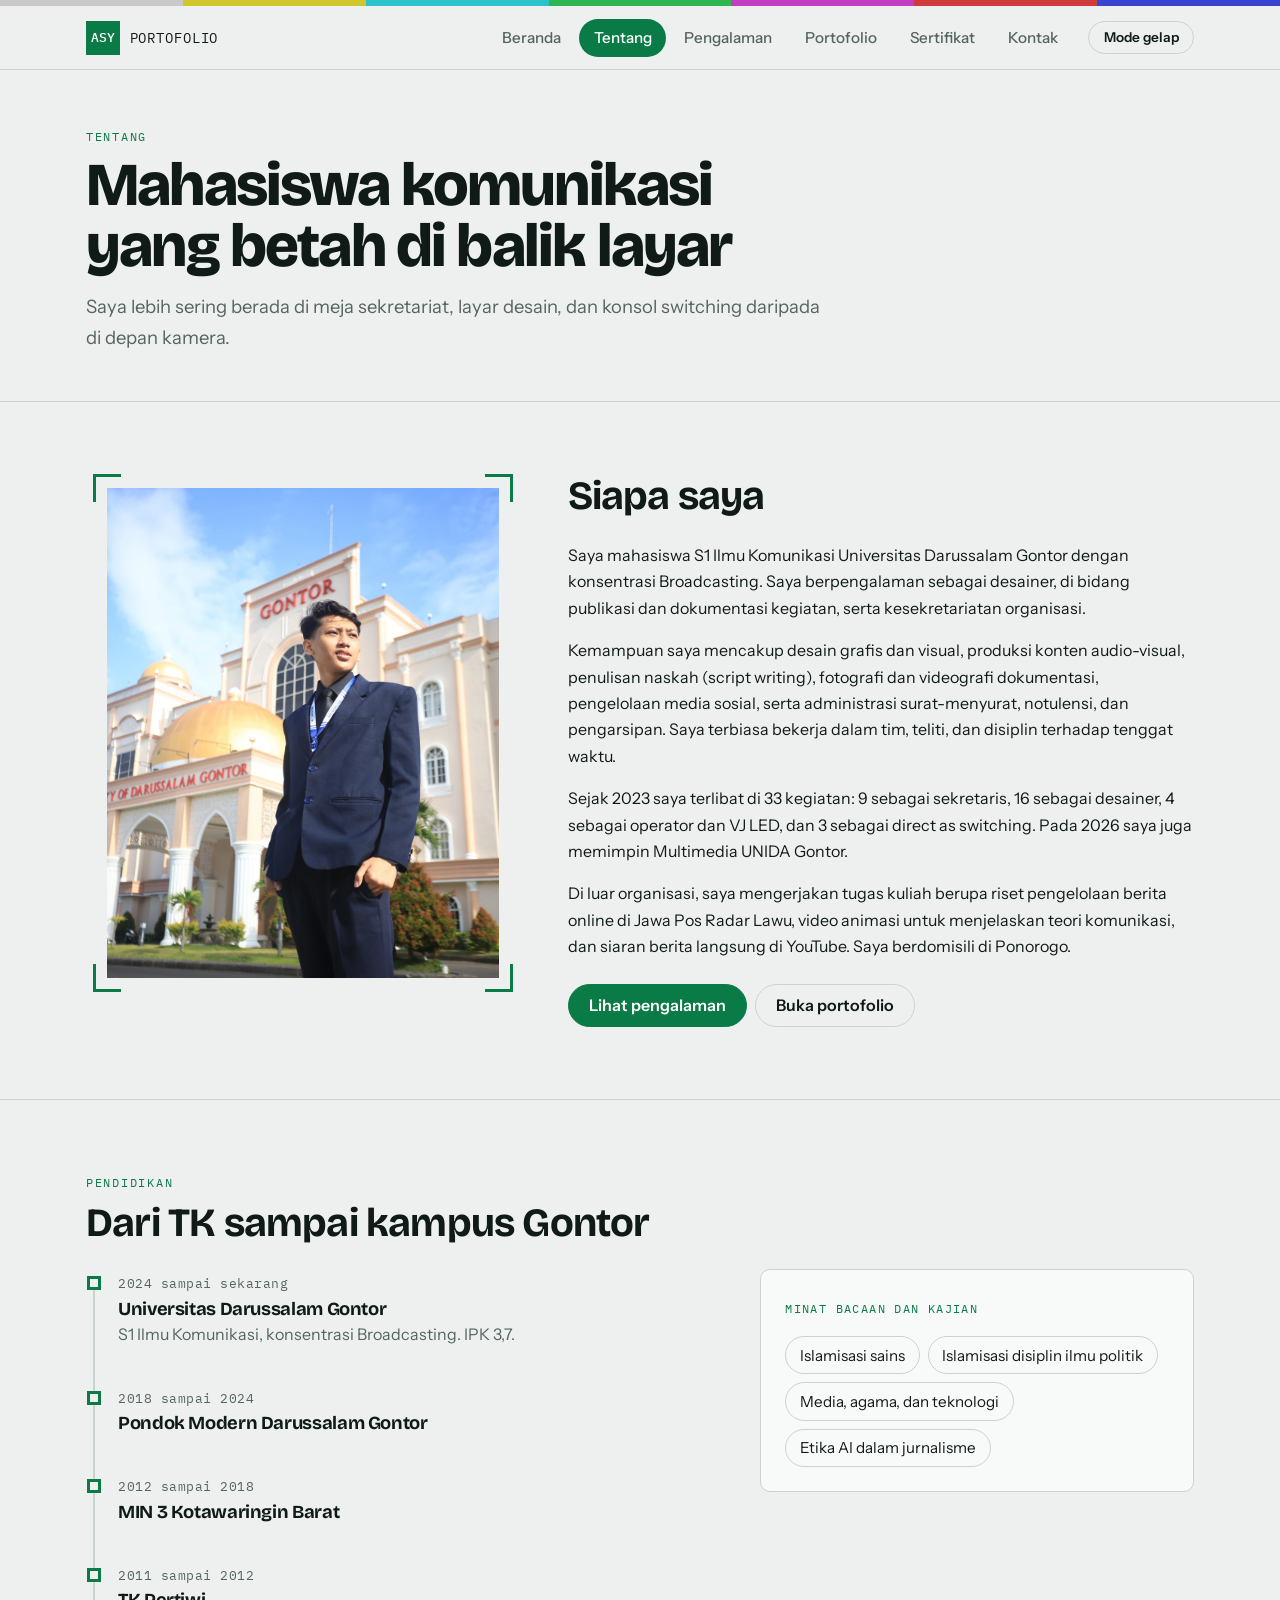
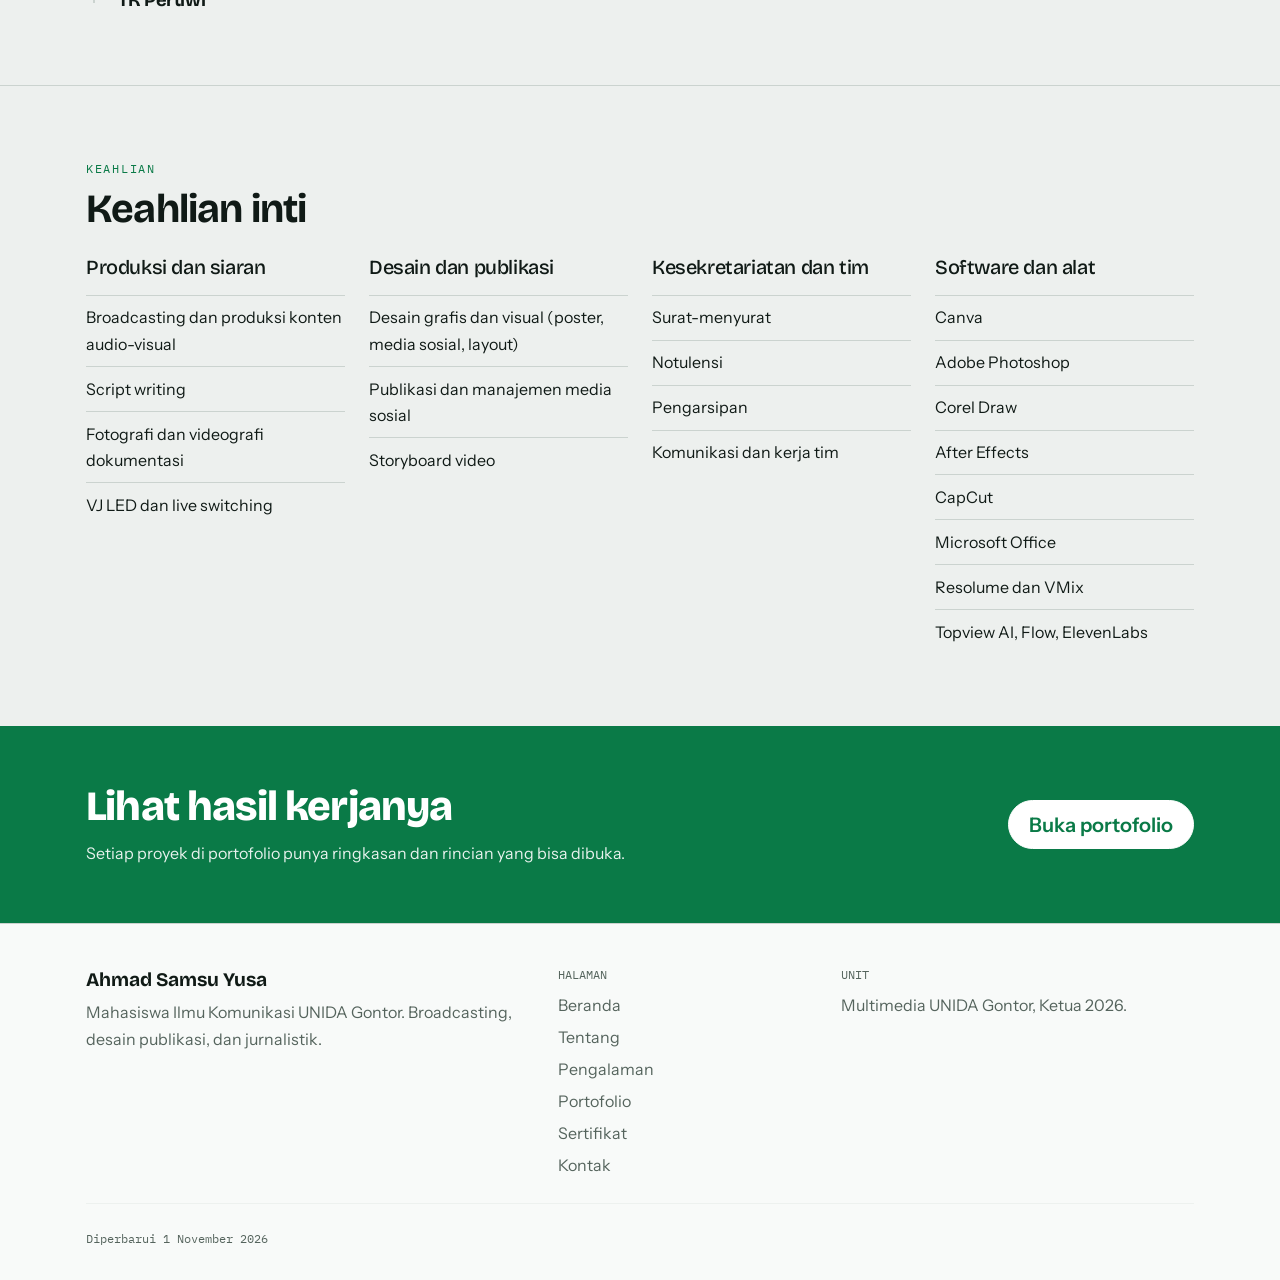
==== about.html @ e552d8c2 "Commit Pertama" ====
<!doctype html>
<html lang="id" data-bs-theme="light">

<head>
  <meta charset="utf-8">
  <meta name="viewport" content="width=device-width, initial-scale=1">
  <title>Tentang | Ahmad Samsu Yusa</title>
  <meta name="description"
    content="Tentang Ahmad Samsu Yusa: pendidikan, minat, dan keahlian di bidang broadcasting, desain publikasi, dan kesekretariatan.">
  <link rel="icon" href="assets/img/favicon.svg" type="image/svg+xml">
  <link rel="preconnect" href="https://fonts.googleapis.com">
  <link rel="preconnect" href="https://fonts.gstatic.com" crossorigin>
  <link rel="stylesheet"
    href="https://fonts.googleapis.com/css2?family=Bricolage+Grotesque:opsz,wght@12..96,500;12..96,700;12..96,800&family=Instrument+Sans:wght@400;500;600&family=IBM+Plex+Mono:wght@400;500&display=swap">
  <link rel="stylesheet" href="assets/css/bootstrap.min.css">
  <link rel="stylesheet" href="assets/css/style.css">
  <script>
    (function () {
      var t = null;
      try { t = localStorage.getItem("asy-theme"); } catch (e) { }
      if (t !== "light" && t !== "dark") {
        t = window.matchMedia && window.matchMedia("(prefers-color-scheme: dark)").matches ? "dark" : "light";
      }
      document.documentElement.setAttribute("data-bs-theme", t);
    })();
  </script>
</head>

<body>
  <a class="visually-hidden-focusable position-absolute p-2" href="#main">Lompat ke konten</a>
  <div class="bars" aria-hidden="true"><i></i><i></i><i></i><i></i><i></i><i></i><i></i></div>
  <nav class="navbar navbar-expand-lg sticky-top site-nav" aria-label="Navigasi utama">
    <div class="container">
      <a class="navbar-brand" href="index.html"><span class="brand-mark">ASY</span><span>PORTOFOLIO</span></a>
      <button class="navbar-toggler" type="button" data-bs-toggle="collapse" data-bs-target="#navMain"
        aria-controls="navMain" aria-expanded="false" aria-label="Buka menu">
        <span class="navbar-toggler-icon"></span>
      </button>
      <div class="collapse navbar-collapse" id="navMain">
        <ul class="navbar-nav ms-auto align-items-lg-center gap-lg-1 mb-2 mb-lg-0">
          <li class="nav-item"><a class="nav-link" href="index.html">Beranda</a></li>
          <li class="nav-item"><a class="nav-link active" href="about.html" aria-current="page">Tentang</a></li>
          <li class="nav-item"><a class="nav-link" href="pengalaman.html">Pengalaman</a></li>
          <li class="nav-item"><a class="nav-link" href="blog.html">Portofolio</a></li>
          <li class="nav-item"><a class="nav-link" href="sertifikat.html">Sertifikat</a></li>
          <li class="nav-item"><a class="nav-link" href="kontak.html">Kontak</a></li>
        </ul>
        <button class="btn btn-line btn-sm ms-lg-3" id="themeToggle" type="button" aria-pressed="false">Mode
          gelap</button>
      </div>
    </div>
  </nav>
  <main id="main">

    <section class="page-head">
      <div class="container">
        <p class="eyebrow">Tentang</p>
        <h1>Mahasiswa komunikasi yang betah di balik layar</h1>
        <p class="lede mb-0">Saya lebih sering berada di meja sekretariat, layar desain, dan konsol switching daripada
          di depan kamera.</p>
      </div>
    </section>

    <section class="section">
      <div class="container">
        <div class="row gy-5 gx-lg-5">
          <div class="col-lg-5">
            <div class="viewfinder">
              <span class="c tl"></span><span class="c tr"></span><span class="c bl"></span><span class="c br"></span>

              <img src="assets/img/foto-diri.webp" alt="Foto Ahmad Samsu Yusa" width="800" height="1000">
            </div>
          </div>
          <div class="col-lg-7">
            <h2 class="section-title">Siapa saya</h2>
            <p>Saya mahasiswa S1 Ilmu Komunikasi Universitas Darussalam Gontor dengan konsentrasi Broadcasting. Saya
              berpengalaman sebagai desainer, di bidang publikasi dan dokumentasi kegiatan, serta kesekretariatan
              organisasi.</p>
            <p>Kemampuan saya mencakup desain grafis dan visual, produksi konten audio-visual, penulisan naskah (script
              writing), fotografi dan videografi dokumentasi, pengelolaan media sosial, serta administrasi
              surat-menyurat, notulensi, dan pengarsipan. Saya terbiasa bekerja dalam tim, teliti, dan disiplin terhadap
              tenggat waktu.</p>
            <p>Sejak 2023 saya terlibat di 33 kegiatan: 9 sebagai sekretaris, 16 sebagai desainer, 4 sebagai operator
              dan VJ LED, dan 3 sebagai direct as switching. Pada 2026 saya juga memimpin Multimedia UNIDA Gontor.</p>
            <p>Di luar organisasi, saya mengerjakan tugas kuliah berupa riset pengelolaan berita online di Jawa Pos
              Radar Lawu, video animasi untuk menjelaskan teori komunikasi, dan siaran berita langsung di YouTube. Saya
              berdomisili di Ponorogo.</p>
            <div class="d-flex flex-wrap gap-2 mt-4">
              <a class="btn btn-accent" href="pengalaman.html">Lihat pengalaman</a>
              <a class="btn btn-line" href="blog.html">Buka portofolio</a>
            </div>
          </div>
        </div>
      </div>
    </section>

    <section class="section">
      <div class="container">
        <p class="eyebrow">Pendidikan</p>
        <h2 class="section-title">Dari TK sampai kampus Gontor</h2>
        <div class="row gy-5 gx-lg-5">
          <div class="col-lg-7">
            <ol class="timeline">
              <li><span class="when">2024 sampai sekarang</span>
                <h3 style="font-size:1.15rem">Universitas Darussalam Gontor</h3>
                <p class="text-muted-2 mb-0">S1 Ilmu Komunikasi, konsentrasi Broadcasting. IPK 3,7.</p>
              </li>
              <li><span class="when">2018 sampai 2024</span>
                <h3 style="font-size:1.15rem">Pondok Modern Darussalam Gontor</h3>
              </li>
              <li><span class="when">2012 sampai 2018</span>
                <h3 style="font-size:1.15rem">MIN 3 Kotawaringin Barat</h3>
              </li>
              <li><span class="when">2011 sampai 2012</span>
                <h3 style="font-size:1.15rem">TK Pertiwi</h3>
              </li>
            </ol>
          </div>
          <div class="col-lg-5">
            <div class="card">
              <div class="card-body p-4">
                <span class="card-cat">Minat bacaan dan kajian</span>
                <ul class="interest mt-3">
                  <li>Islamisasi sains</li>
                  <li>Islamisasi disiplin ilmu politik</li>
                  <li>Media, agama, dan teknologi</li>
                  <li>Etika AI dalam jurnalisme</li>
                </ul>
              </div>
            </div>
          </div>
        </div>
      </div>
    </section>

    <section class="section">
      <div class="container">
        <p class="eyebrow">Keahlian</p>
        <h2 class="section-title">Keahlian inti</h2>
        <div class="row g-4">
          <div class="col-sm-6 col-lg-3">
            <h3 class="h5 mb-3">Produksi dan siaran</h3>
            <ul class="skill-list">
              <li>Broadcasting dan produksi konten audio-visual</li>
              <li>Script writing</li>
              <li>Fotografi dan videografi dokumentasi</li>
              <li>VJ LED dan live switching</li>
            </ul>
          </div>
          <div class="col-sm-6 col-lg-3">
            <h3 class="h5 mb-3">Desain dan publikasi</h3>
            <ul class="skill-list">
              <li>Desain grafis dan visual (poster, media sosial, layout)</li>
              <li>Publikasi dan manajemen media sosial</li>
              <li>Storyboard video</li>
            </ul>
          </div>
          <div class="col-sm-6 col-lg-3">
            <h3 class="h5 mb-3">Kesekretariatan dan tim</h3>
            <ul class="skill-list">
              <li>Surat-menyurat</li>
              <li>Notulensi</li>
              <li>Pengarsipan</li>
              <li>Komunikasi dan kerja tim</li>
            </ul>
          </div>
          <div class="col-sm-6 col-lg-3">
            <h3 class="h5 mb-3">Software dan alat</h3>
            <ul class="skill-list">
              <li>Canva</li>
              <li>Adobe Photoshop</li>
              <li>Corel Draw</li>
              <li>After Effects</li>
              <li>CapCut</li>
              <li>Microsoft Office</li>
              <li>Resolume dan VMix</li>
              <li>Topview AI, Flow, ElevenLabs</li>
            </ul>
          </div>
        </div>
      </div>
    </section>
    <section class="cta-band">
      <div class="container">
        <div class="row align-items-center g-3">
          <div class="col-lg-8">
            <h2>Lihat hasil kerjanya</h2>
            <p>Setiap proyek di portofolio punya ringkasan dan rincian yang bisa dibuka.</p>
          </div>
          <div class="col-lg-4 text-lg-end"><a class="btn btn-lg" href="blog.html">Buka portofolio</a></div>
        </div>
      </div>
    </section>
  </main>
  <footer class="site-footer">
    <div class="container">
      <div class="row g-4">
        <div class="col-md-5">
          <p class="mb-1 fw-bold" style="font-family:var(--f-display);font-size:1.2rem">Ahmad Samsu Yusa</p>
          <p class="text-muted-2 mb-0" style="max-width:40ch">Mahasiswa Ilmu Komunikasi UNIDA Gontor. Broadcasting,
            desain publikasi, dan jurnalistik.</p>
        </div>
        <div class="col-6 col-md-3">
          <p class="small-mono text-uppercase mb-2">Halaman</p>
          <ul>
            <li><a href="index.html">Beranda</a></li>
            <li><a href="about.html">Tentang</a></li>
            <li><a href="pengalaman.html">Pengalaman</a></li>
            <li><a href="blog.html">Portofolio</a></li>
            <li><a href="sertifikat.html">Sertifikat</a></li>
            <li><a href="kontak.html">Kontak</a></li>
          </ul>
        </div>
        <div class="col-6 col-md-4">
          <p class="small-mono text-uppercase mb-2">Unit</p>
          <p class="text-muted-2 mb-0">Multimedia UNIDA Gontor, Ketua 2026.</p>
        </div>
      </div>
      <hr style="border-color:var(--line)" class="my-4">
      <p class="small-mono mb-0">Diperbarui 1 November 2026</p>
    </div>
  </footer>
  <script src="assets/js/bootstrap.bundle.min.js"></script>
  <script src="assets/js/main.js"></script>
</body>

</html>
---- assets/css/style.css ----
/* ==========================================================================
   Portofolio Ahmad Samsu Yusa
   Dibangun di atas Bootstrap 5.3. File ini hanya menimpa tampilan dasar.
   Tema: ruang kontrol siaran (bar warna, lower-third, viewfinder).
   ========================================================================== */

:root,
[data-bs-theme="light"] {
  --bg: #EDF0EE;
  --surface: #F8FAF9;
  --fg: #101A16;
  --muted: #55645D;
  --line: #CBD3CF;
  --accent: #0A7A47;
  --accent-ink: #FFFFFF;
  --accent-soft: #D5EBDF;

  --bs-body-bg: var(--bg);
  --bs-body-color: var(--fg);
  --bs-secondary-color: var(--muted);
  --bs-border-color: var(--line);
  --bs-link-color: var(--accent);
  --bs-link-hover-color: var(--fg);
  --bs-link-color-rgb: 10, 122, 71;

  --f-display: "Bricolage Grotesque", "Arial Narrow", system-ui, sans-serif;
  --f-body: "Instrument Sans", system-ui, -apple-system, "Segoe UI", sans-serif;
  --f-mono: "IBM Plex Mono", ui-monospace, "SFMono-Regular", Menlo, monospace;
}

[data-bs-theme="dark"] {
  --bg: #0C1311;
  --surface: #141D1A;
  --fg: #E6EEEA;
  --muted: #93A59C;
  --line: #26332E;
  --accent: #3FD088;
  --accent-ink: #06150E;
  --accent-soft: #15301F;

  --bs-body-bg: var(--bg);
  --bs-body-color: var(--fg);
  --bs-secondary-color: var(--muted);
  --bs-border-color: var(--line);
  --bs-link-color: var(--accent);
  --bs-link-hover-color: var(--fg);
  --bs-link-color-rgb: 63, 208, 136;
}

html { scroll-behavior: smooth; scroll-padding-top: 80px; }

body {
  font-family: var(--f-body);
  font-size: 1rem;
  line-height: 1.65;
  background: var(--bg);
  color: var(--fg);
}

.container { --bs-gutter-x: 2rem; }

a { text-underline-offset: 3px; }
:focus-visible { outline: 2px solid var(--accent); outline-offset: 3px; }

h1, h2, h3, h4, h5 {
  font-family: var(--f-display);
  letter-spacing: -0.02em;
  text-wrap: balance;
}
.text-muted-2 { color: var(--muted); }
.mono { font-family: var(--f-mono); }

/* ---------- Bar warna siaran ---------- */
.bars { display: flex; height: 6px; }
.bars i { flex: 1; }
.bars i:nth-child(1) { background: #C9C9C9; }
.bars i:nth-child(2) { background: #CFC72B; }
.bars i:nth-child(3) { background: #2BC3C9; }
.bars i:nth-child(4) { background: #2EB650; }
.bars i:nth-child(5) { background: #C23FC4; }
.bars i:nth-child(6) { background: #D13A3A; }
.bars i:nth-child(7) { background: #3A44D1; }

/* ---------- Navbar ---------- */
.site-nav {
  background: var(--bg);
  border-bottom: 1px solid var(--line);
  --bs-navbar-padding-y: 0.6rem;
}
.site-nav .navbar-brand {
  font-family: var(--f-mono);
  font-size: 0.9rem;
  letter-spacing: 0.06em;
  color: var(--fg);
  display: flex;
  align-items: center;
  gap: 0.6rem;
}
.brand-mark {
  display: inline-grid;
  place-items: center;
  width: 34px;
  height: 34px;
  background: var(--accent);
  color: var(--accent-ink);
  font-weight: 500;
  font-size: 0.8rem;
  letter-spacing: 0;
}
.site-nav .nav-link {
  color: var(--muted);
  font-weight: 500;
  font-size: 0.95rem;
  border-radius: 999px;
  padding: 0.4rem 0.9rem !important;
}
.site-nav .nav-link:hover { color: var(--fg); background: var(--accent-soft); }
.site-nav .nav-link.active { color: var(--accent-ink); background: var(--accent); }
.navbar-toggler { border-color: var(--line); }
.navbar-toggler:focus { box-shadow: 0 0 0 2px var(--accent); }
[data-bs-theme="dark"] .navbar-toggler-icon { filter: invert(1); }

/* ---------- Tombol ---------- */
.btn { font-weight: 600; border-radius: 999px; padding: 0.55rem 1.25rem; }
.btn-accent {
  --bs-btn-color: var(--accent-ink);
  --bs-btn-bg: var(--accent);
  --bs-btn-border-color: var(--accent);
  --bs-btn-hover-color: var(--accent-ink);
  --bs-btn-hover-bg: var(--accent);
  --bs-btn-hover-border-color: var(--accent);
  --bs-btn-active-color: var(--accent-ink);
  --bs-btn-active-bg: var(--accent);
  --bs-btn-active-border-color: var(--accent);
  --bs-btn-focus-shadow-rgb: 10, 122, 71;
}
.btn-accent:hover { filter: brightness(1.08); }
.btn-line {
  --bs-btn-color: var(--fg);
  --bs-btn-bg: transparent;
  --bs-btn-border-color: var(--line);
  --bs-btn-hover-color: var(--fg);
  --bs-btn-hover-bg: var(--accent-soft);
  --bs-btn-hover-border-color: var(--accent);
  --bs-btn-active-color: var(--fg);
  --bs-btn-active-bg: var(--accent-soft);
  --bs-btn-active-border-color: var(--accent);
}
.btn-sm { padding: 0.35rem 0.9rem; font-size: 0.85rem; }

/* ---------- Label bagian ---------- */
.eyebrow {
  font-family: var(--f-mono);
  font-size: 0.78rem;
  letter-spacing: 0.14em;
  text-transform: uppercase;
  color: var(--accent);
  margin: 0 0 0.5rem;
}
.section { padding-block: 4.5rem; border-top: 1px solid var(--line); }
.section-title { font-weight: 700; font-size: clamp(1.8rem, 4.5vw, 2.5rem); line-height: 1.1; margin-bottom: 1.5rem; }
.lede { font-size: 1.15rem; color: var(--muted); max-width: 62ch; }

/* ---------- Hero ---------- */
.hero { padding-block: 4rem 4.5rem; }
.hero h1 {
  font-weight: 800;
  font-size: clamp(2.7rem, 8.5vw, 5.4rem);
  line-height: 0.95;
  letter-spacing: -0.035em;
  margin-bottom: 1.75rem;
}
.lower-third { display: flex; width: fit-content; max-width: 100%; margin-bottom: 1.75rem; }
.lower-third .tag {
  background: var(--accent);
  color: var(--accent-ink);
  font-family: var(--f-mono);
  font-size: 0.78rem;
  letter-spacing: 0.08em;
  padding: 0.65rem 0.9rem;
  display: flex;
  align-items: center;
}
.lower-third .role {
  background: var(--surface);
  border: 1px solid var(--line);
  border-left: 0;
  padding: 0.6rem 1rem;
  font-weight: 600;
  min-width: 0;
}
.pill {
  display: inline-block;
  font-family: var(--f-mono);
  font-size: 0.78rem;
  padding: 0.25rem 0.65rem;
  border: 1px solid var(--line);
  border-radius: 6px;
  background: var(--surface);
}

/* ---------- Bingkai foto ala viewfinder ---------- */
.viewfinder { position: relative; padding: 14px; max-width: 420px; margin-inline: auto; }
.viewfinder img { display: block; width: 100%; height: auto; aspect-ratio: 4 / 5; object-fit: cover; background: var(--surface); }
.viewfinder .c { position: absolute; width: 28px; height: 28px; border: 0 solid var(--accent); }
.viewfinder .c.tl { top: 0; left: 0; border-top-width: 3px; border-left-width: 3px; }
.viewfinder .c.tr { top: 0; right: 0; border-top-width: 3px; border-right-width: 3px; }
.viewfinder .c.bl { bottom: 0; left: 0; border-bottom-width: 3px; border-left-width: 3px; }
.viewfinder .c.br { bottom: 0; right: 0; border-bottom-width: 3px; border-right-width: 3px; }
.viewfinder .live {
  position: absolute; top: 28px; left: 28px;
  font-family: var(--f-mono); font-size: 0.72rem; letter-spacing: 0.1em;
  background: #D13A3A; color: #fff; padding: 0.15rem 0.5rem;
}

/* ---------- Strip bidang ---------- */
.strip { border-block: 1px solid var(--line); background: var(--surface); }
.strip ul { list-style: none; margin: 0; padding: 0.9rem 0; display: flex; flex-wrap: wrap; gap: 0.5rem 1.75rem; }
.strip li { font-family: var(--f-mono); font-size: 0.82rem; letter-spacing: 0.06em; text-transform: uppercase; color: var(--muted); display: flex; align-items: center; gap: 0.6rem; }
.strip li::before { content: ""; width: 8px; height: 8px; background: var(--accent); }

/* ---------- Kartu ---------- */
.card {
  --bs-card-bg: var(--surface);
  --bs-card-border-color: var(--line);
  --bs-card-border-radius: 10px;
  --bs-card-cap-bg: transparent;
  --bs-card-color: var(--fg);
}
.card-cat {
  font-family: var(--f-mono);
  font-size: 0.72rem;
  letter-spacing: 0.12em;
  text-transform: uppercase;
  color: var(--accent);
}
.card .card-title { font-size: 1.2rem; font-weight: 700; line-height: 1.25; }
.card-hover { transition: transform 0.2s ease, border-color 0.2s ease; }
.card-hover:hover { transform: translateY(-3px); border-color: var(--accent); }
.tags { display: flex; flex-wrap: wrap; gap: 0.4rem; }
.tags span { font-family: var(--f-mono); font-size: 0.72rem; padding: 0.15rem 0.5rem; border-radius: 4px; background: var(--accent-soft); color: var(--fg); }
.num-block { font-family: var(--f-mono); font-size: 0.8rem; color: var(--accent); letter-spacing: 0.1em; }

/* ---------- Filter portofolio ---------- */
.filters { --bs-nav-pills-link-active-bg: var(--fg); --bs-nav-pills-link-active-color: var(--bg); gap: 0.5rem; }
.filters .nav-link { color: var(--fg); border: 1px solid var(--line); border-radius: 999px; font-weight: 500; font-size: 0.92rem; padding: 0.4rem 1rem; }
.filters .nav-link:hover { border-color: var(--accent); }
.filters .nav-link.active { border-color: var(--fg); }
.filters .count { font-family: var(--f-mono); font-size: 0.75rem; opacity: 0.65; margin-left: 0.3rem; }

/* ---------- Modal ---------- */
.modal-content { --bs-modal-bg: var(--surface); --bs-modal-border-color: var(--line); --bs-modal-border-radius: 12px; }
.modal-header, .modal-footer { border-color: var(--line); }
[data-bs-theme="dark"] .btn-close { filter: invert(1) grayscale(100%) brightness(200%); }

/* ---------- Timeline pengalaman ---------- */
.timeline { position: relative; margin: 0; padding: 0 0 0 2rem; list-style: none; }
.timeline::before { content: ""; position: absolute; left: 7px; top: 8px; bottom: 8px; width: 2px; background: var(--line); }
.timeline > li { position: relative; padding-bottom: 2.25rem; }
.timeline > li:last-child { padding-bottom: 0; }
.timeline > li::before { content: ""; position: absolute; left: calc(-2rem + 1px); top: 7px; width: 14px; height: 14px; background: var(--bg); border: 3px solid var(--accent); }
.timeline .when { font-family: var(--f-mono); font-size: 0.8rem; color: var(--muted); letter-spacing: 0.04em; }
.timeline h3 { font-size: 1.3rem; font-weight: 700; margin: 0.15rem 0 0.1rem; }
.timeline .org { color: var(--muted); font-size: 0.95rem; margin-bottom: 0.5rem; }
.timeline p { max-width: 62ch; margin-bottom: 0; }

/* ---------- Daftar keahlian ---------- */
.skill-list { list-style: none; margin: 0; padding: 0; }
.skill-list li { padding-block: 0.55rem; border-top: 1px solid var(--line); }
.interest { display: flex; flex-wrap: wrap; gap: 0.5rem; list-style: none; margin: 0; padding: 0; }
.interest li { padding: 0.35rem 0.85rem; border: 1px solid var(--line); border-radius: 999px; font-size: 0.95rem; background: var(--surface); }

/* ---------- Header halaman dalam ---------- */
.page-head { padding-block: 3.5rem 3rem; }
.page-head h1 { font-weight: 800; font-size: clamp(2.2rem, 6vw, 3.8rem); line-height: 1; letter-spacing: -0.03em; margin-bottom: 1rem; }

/* ---------- Form ---------- */
.form-control, .form-select {
  background-color: var(--bg);
  color: var(--fg);
  border-color: var(--line);
  border-radius: 8px;
}
.form-control:focus, .form-select:focus { background-color: var(--bg); color: var(--fg); border-color: var(--accent); box-shadow: 0 0 0 0.2rem var(--accent-soft); }
.form-label { font-weight: 600; font-size: 0.9rem; }
.contact-line { display: grid; gap: 0.1rem; padding-block: 1rem; border-top: 1px solid var(--line); }
.contact-line:last-child { border-bottom: 1px solid var(--line); }
.contact-line .k { font-family: var(--f-mono); font-size: 0.75rem; letter-spacing: 0.1em; text-transform: uppercase; color: var(--muted); }
.contact-line .v { font-weight: 600; overflow-wrap: anywhere; }

/* ---------- Band ajakan ---------- */
.cta-band { background: var(--accent); color: var(--accent-ink); padding-block: 3.5rem; }
.cta-band h2 { font-weight: 800; font-size: clamp(1.7rem, 4.5vw, 2.6rem); margin-bottom: 0.5rem; }
.cta-band p { margin: 0; opacity: 0.9; max-width: 52ch; }
.cta-band .btn { --bs-btn-color: var(--accent); --bs-btn-bg: var(--accent-ink); --bs-btn-border-color: var(--accent-ink); --bs-btn-hover-color: var(--accent); --bs-btn-hover-bg: var(--accent-ink); --bs-btn-hover-border-color: var(--accent-ink); }

/* ---------- Footer ---------- */
.site-footer { background: var(--surface); border-top: 1px solid var(--line); padding-block: 2.5rem 2rem; }
.site-footer a { color: var(--muted); text-decoration: none; }
.site-footer a:hover { color: var(--fg); text-decoration: underline; }
.site-footer .small-mono { font-family: var(--f-mono); font-size: 0.78rem; color: var(--muted); }
.site-footer ul { list-style: none; margin: 0; padding: 0; display: grid; gap: 0.35rem; }

@media (max-width: 575.98px) {
  .hero { padding-block: 2.5rem 3rem; }
  .section { padding-block: 3rem; }
  .lower-third { flex-direction: column; width: 100%; }
  .lower-third .role { border-left: 1px solid var(--line); border-top: 0; }
}

@media (prefers-reduced-motion: reduce) {
  html { scroll-behavior: auto; }
  .card-hover { transition: none; }
  .card-hover:hover { transform: none; }
}

/* ---------- Rincian tugas di timeline ---------- */
.task-detail { margin-top: 0.6rem; max-width: 62ch; }
.task-detail summary { cursor: pointer; font-size: 0.9rem; font-weight: 600; color: var(--accent); list-style: none; display: inline-flex; align-items: center; gap: 0.4rem; }
.task-detail summary::-webkit-details-marker { display: none; }
.task-detail summary::after { content: "+"; font-family: var(--f-mono); }
.task-detail[open] summary::after { content: "\2212"; }
.task-detail ul { margin: 0.7rem 0 0; padding-left: 1.1rem; display: grid; gap: 0.4rem; font-size: 0.95rem; color: var(--muted); }
.timeline .pill { vertical-align: 1px; }
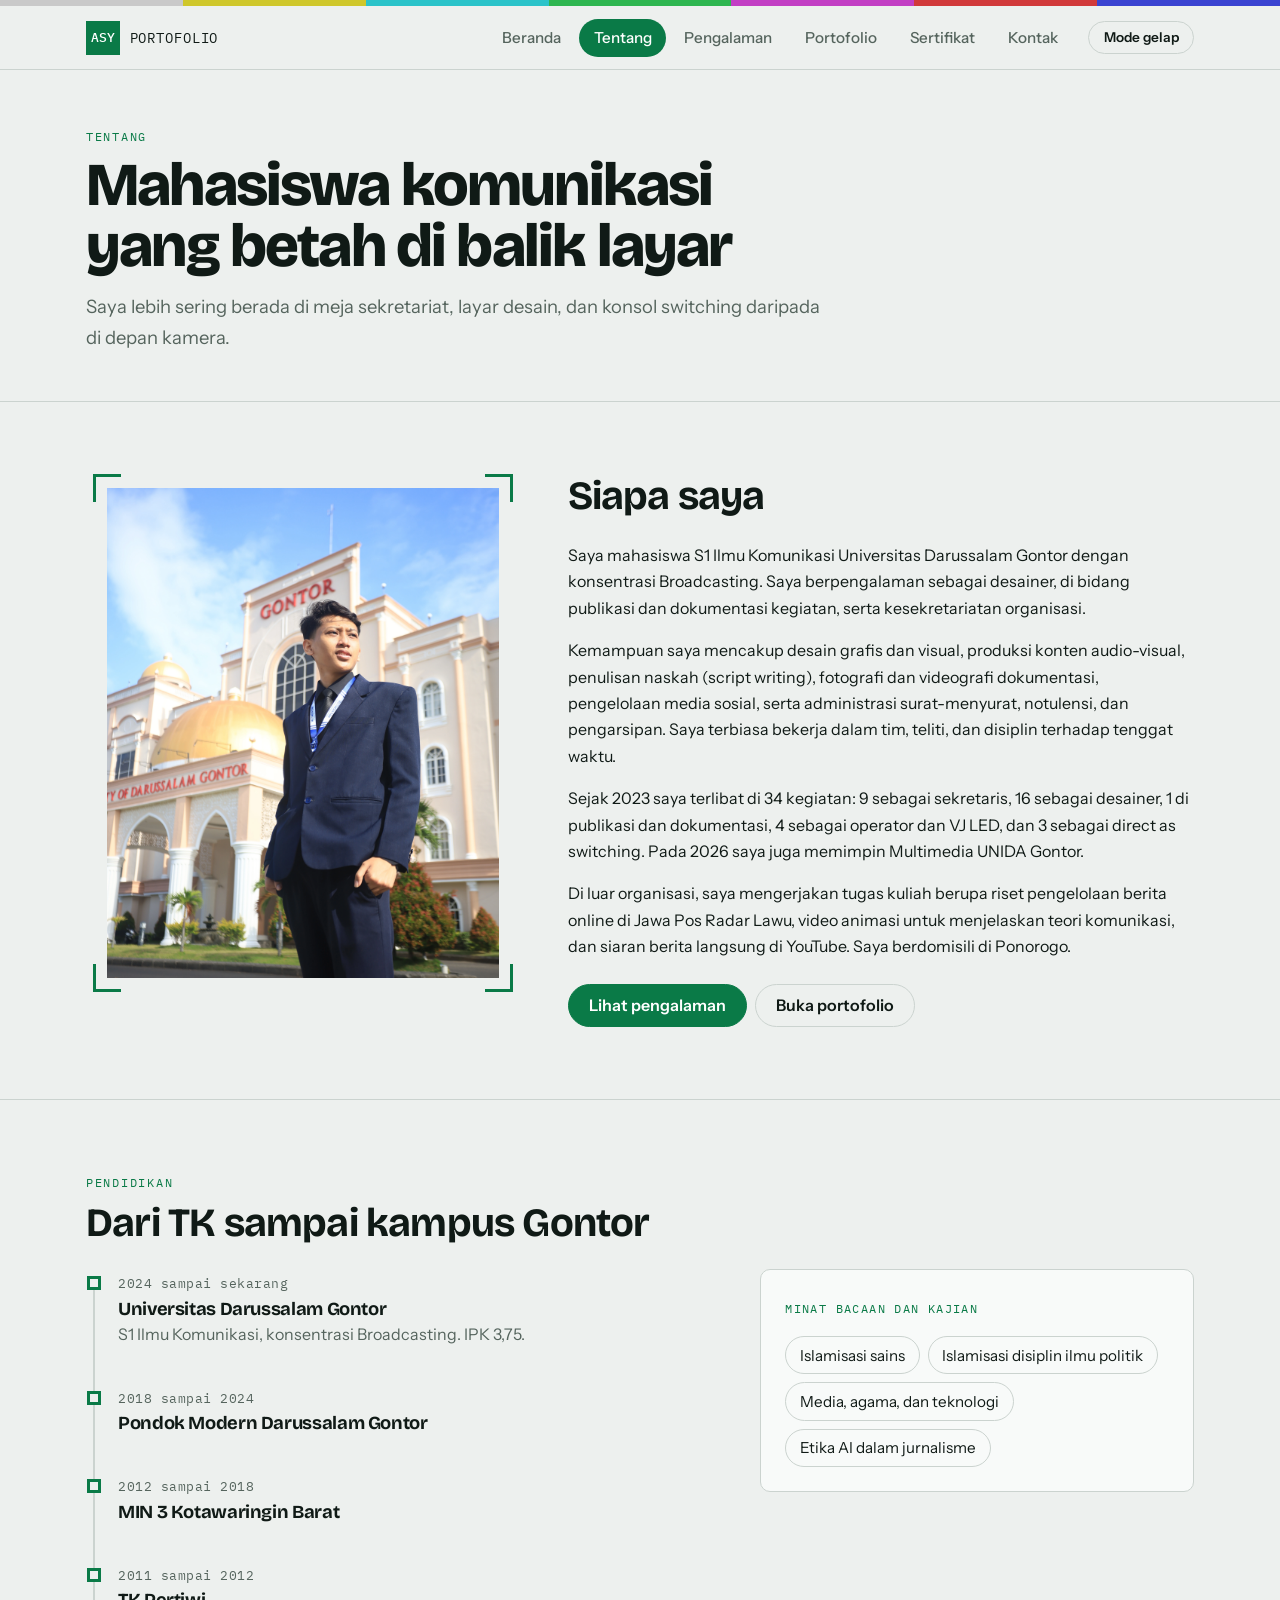
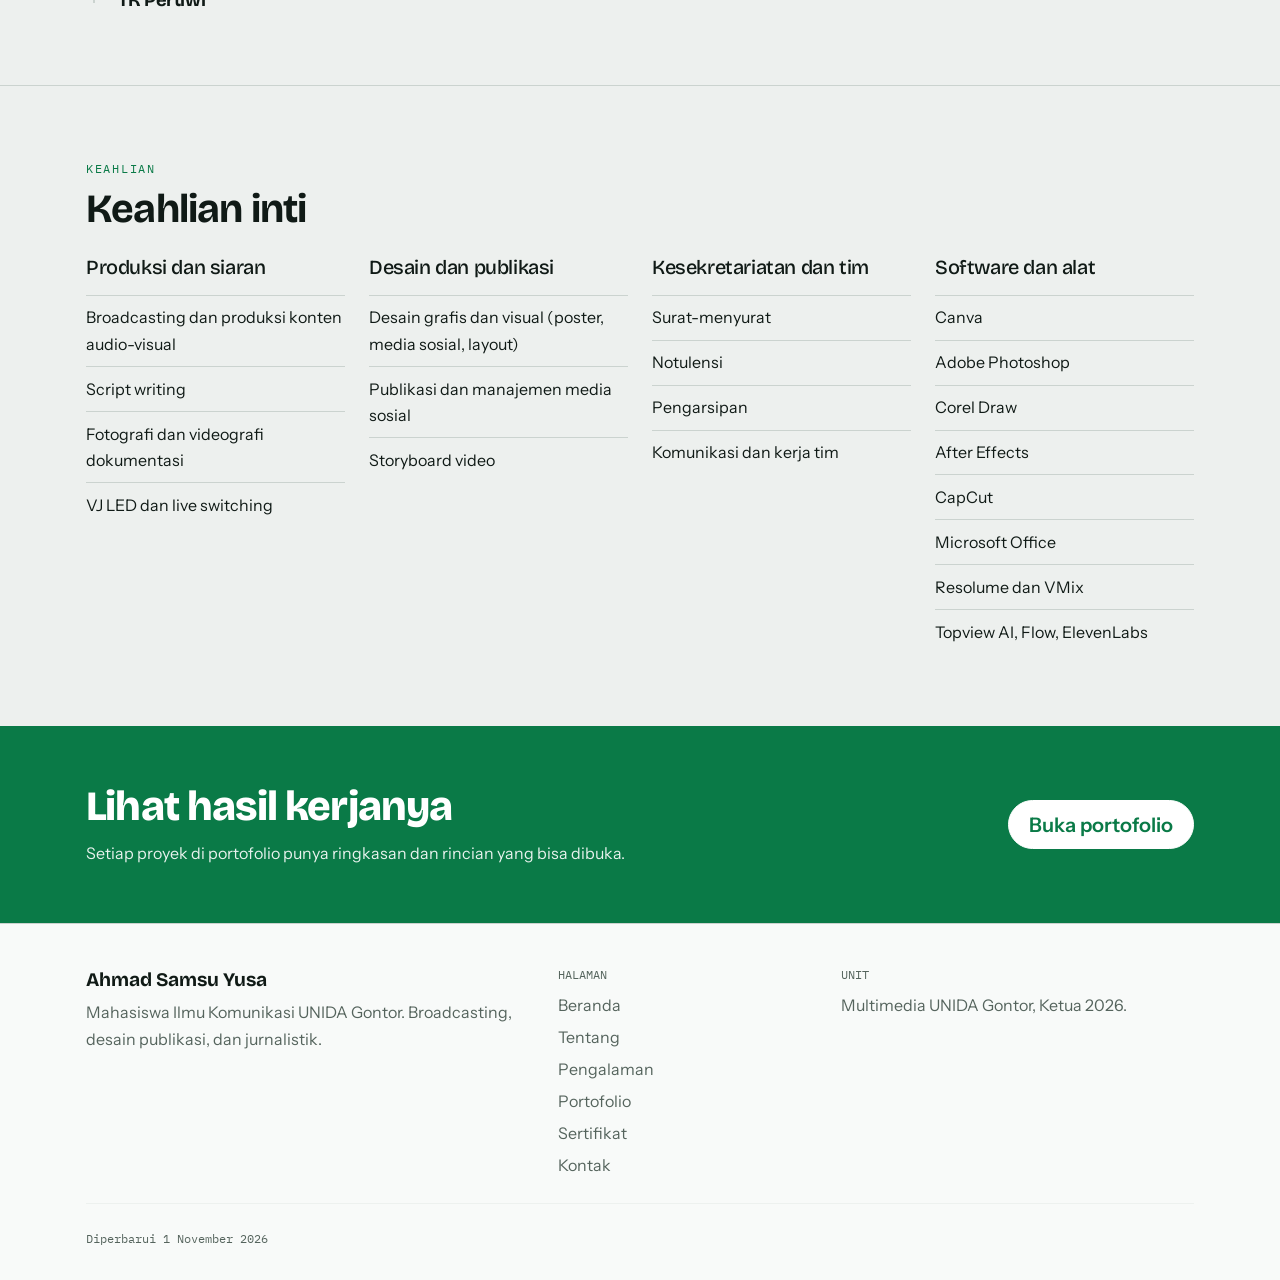
==== commit 110fe3f0: "Add files via upload" ====
--- a/about.html
+++ b/about.html
@@ -80,8 +80,9 @@
               writing), fotografi dan videografi dokumentasi, pengelolaan media sosial, serta administrasi
               surat-menyurat, notulensi, dan pengarsipan. Saya terbiasa bekerja dalam tim, teliti, dan disiplin terhadap
               tenggat waktu.</p>
-            <p>Sejak 2023 saya terlibat di 33 kegiatan: 9 sebagai sekretaris, 16 sebagai desainer, 4 sebagai operator
-              dan VJ LED, dan 3 sebagai direct as switching. Pada 2026 saya juga memimpin Multimedia UNIDA Gontor.</p>
+            <p>Sejak 2023 saya terlibat di 34 kegiatan: 9 sebagai sekretaris, 16 sebagai desainer, 1 di publikasi dan
+              dokumentasi, 4 sebagai operator dan VJ LED, dan 3 sebagai direct as switching. Pada 2026 saya juga
+              memimpin Multimedia UNIDA Gontor.</p>
             <p>Di luar organisasi, saya mengerjakan tugas kuliah berupa riset pengelolaan berita online di Jawa Pos
               Radar Lawu, video animasi untuk menjelaskan teori komunikasi, dan siaran berita langsung di YouTube. Saya
               berdomisili di Ponorogo.</p>
@@ -103,7 +104,7 @@
             <ol class="timeline">
               <li><span class="when">2024 sampai sekarang</span>
                 <h3 style="font-size:1.15rem">Universitas Darussalam Gontor</h3>
-                <p class="text-muted-2 mb-0">S1 Ilmu Komunikasi, konsentrasi Broadcasting. IPK 3,7.</p>
+                <p class="text-muted-2 mb-0">S1 Ilmu Komunikasi, konsentrasi Broadcasting. IPK 3,75.</p>
               </li>
               <li><span class="when">2018 sampai 2024</span>
                 <h3 style="font-size:1.15rem">Pondok Modern Darussalam Gontor</h3>
